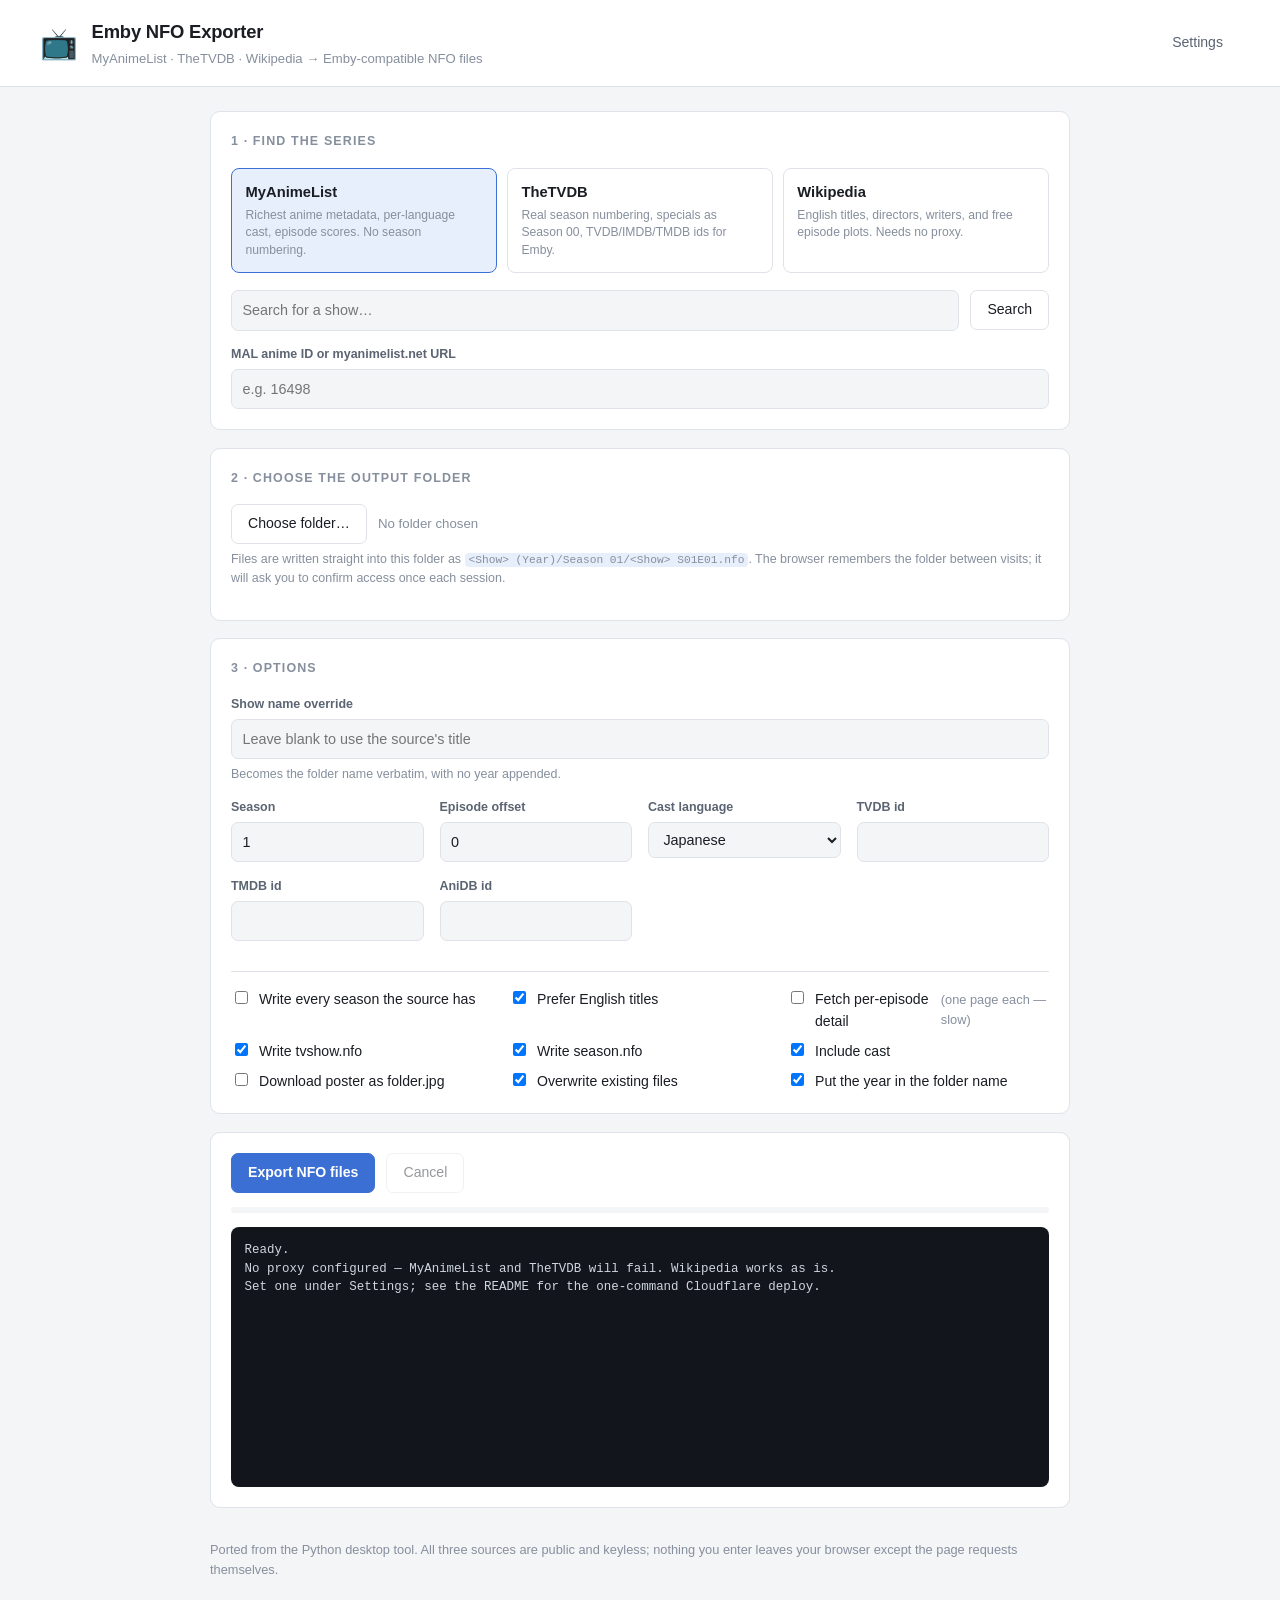
==== web/index.html @ a91ff709 "Emby NFO Exporter: Python tool plus web port" ====
<!doctype html>
<html lang="en">
<head>
<meta charset="utf-8">
<meta name="viewport" content="width=device-width, initial-scale=1">
<title>Emby NFO Exporter</title>
<meta name="description" content="Scrape episode metadata from MyAnimeList, TheTVDB or Wikipedia and write Emby-compatible NFO files straight into a folder.">
<link rel="icon" href="data:image/svg+xml,<svg xmlns='http://www.w3.org/2000/svg' viewBox='0 0 100 100'><text y='.9em' font-size='90'>📺</text></svg>">
<link rel="stylesheet" href="css/style.css">
</head>
<body>

<header class="topbar">
  <div class="brand">
    <span class="mark" aria-hidden="true">📺</span>
    <div>
      <h1>Emby NFO Exporter</h1>
      <p class="sub">MyAnimeList &middot; TheTVDB &middot; Wikipedia &rarr; Emby-compatible NFO files</p>
    </div>
  </div>
  <button type="button" id="settings-toggle" class="ghost" aria-expanded="false">Settings</button>
</header>

<div id="unsupported" class="banner error" hidden>
  <strong>This browser can't write to a folder.</strong>
  The File System Access API is Chromium-only. Use Chrome, Edge, Brave or Opera —
  Firefox and Safari have not shipped it.
</div>

<section id="settings" class="panel settings" hidden>
  <h2>Settings</h2>
  <label class="field">
    <span class="label">CORS proxy URL</span>
    <input type="url" id="proxy-url" placeholder="https://nfo-proxy.your-name.workers.dev" spellcheck="false">
    <span class="hint">
      MyAnimeList and TheTVDB send no <code>Access-Control-Allow-Origin</code> header, so a
      browser can't read them directly. Deploy <code>worker/nfo-proxy.js</code> to Cloudflare
      Workers and paste its URL here. Wikipedia needs no proxy.
    </span>
  </label>
  <div class="row">
    <button type="button" id="proxy-test" class="secondary">Test proxy</button>
    <span id="proxy-status" class="status" role="status"></span>
  </div>
</section>

<main>
  <section class="panel">
    <h2>1 &middot; Find the series</h2>

    <div class="sources" role="radiogroup" aria-label="Data source">
      <label class="source">
        <input type="radio" name="source" value="mal" checked>
        <span class="source-body">
          <strong>MyAnimeList</strong>
          <em>Richest anime metadata, per-language cast, episode scores. No season numbering.</em>
        </span>
      </label>
      <label class="source">
        <input type="radio" name="source" value="tvdb">
        <span class="source-body">
          <strong>TheTVDB</strong>
          <em>Real season numbering, specials as Season 00, TVDB/IMDB/TMDB ids for Emby.</em>
        </span>
      </label>
      <label class="source">
        <input type="radio" name="source" value="wikipedia">
        <span class="source-body">
          <strong>Wikipedia</strong>
          <em>English titles, directors, writers, and free episode plots. Needs no proxy.</em>
        </span>
      </label>
    </div>

    <form id="search-form" class="row search-row">
      <input type="search" id="search-term" placeholder="Search for a show…" autocomplete="off" spellcheck="false">
      <button type="submit" id="search-button">Search</button>
    </form>

    <ul id="results" class="results" hidden></ul>
    <p id="search-status" class="status" role="status"></p>

    <label class="field">
      <span class="label" id="ref-label">MAL anime ID or myanimelist.net URL</span>
      <input type="text" id="ref" placeholder="e.g. 16498" spellcheck="false">
    </label>
  </section>

  <section class="panel">
    <h2>2 &middot; Choose the output folder</h2>
    <div class="row">
      <button type="button" id="pick-folder">Choose folder…</button>
      <span id="folder-name" class="status">No folder chosen</span>
    </div>
    <p class="hint">
      Files are written straight into this folder as
      <code>&lt;Show&gt; (Year)/Season 01/&lt;Show&gt; S01E01.nfo</code>. The browser remembers
      the folder between visits; it will ask you to confirm access once each session.
    </p>
  </section>

  <section class="panel">
    <h2>3 &middot; Options</h2>

    <div class="options">
      <label class="field">
        <span class="label">Show name override</span>
        <input type="text" id="show-name" placeholder="Leave blank to use the source's title">
        <span class="hint">Becomes the folder name verbatim, with no year appended.</span>
      </label>

      <label class="field narrow">
        <span class="label">Season</span>
        <input type="number" id="season" value="1" min="0" step="1">
      </label>

      <label class="field narrow">
        <span class="label">Episode offset</span>
        <input type="number" id="episode-offset" value="0" step="1">
      </label>

      <label class="field narrow">
        <span class="label">Cast language</span>
        <select id="cast-language"></select>
      </label>

      <label class="field narrow">
        <span class="label">TVDB id</span>
        <input type="text" id="tvdb-id" spellcheck="false">
      </label>

      <label class="field narrow">
        <span class="label">TMDB id</span>
        <input type="text" id="tmdb-id" spellcheck="false">
      </label>

      <label class="field narrow">
        <span class="label">AniDB id</span>
        <input type="text" id="anidb-id" spellcheck="false">
      </label>
    </div>

    <div class="checks">
      <label><input type="checkbox" id="all-seasons"> Write every season the source has</label>
      <label><input type="checkbox" id="prefer-english" checked> Prefer English titles</label>
      <label><input type="checkbox" id="fetch-synopsis"> Fetch per-episode detail <em>(one page each — slow)</em></label>
      <label><input type="checkbox" id="write-tvshow" checked> Write tvshow.nfo</label>
      <label><input type="checkbox" id="write-season-nfo" checked> Write season.nfo</label>
      <label><input type="checkbox" id="include-cast" checked> Include cast</label>
      <label><input type="checkbox" id="download-poster"> Download poster as folder.jpg</label>
      <label><input type="checkbox" id="overwrite" checked> Overwrite existing files</label>
      <label><input type="checkbox" id="year-in-folder" checked> Put the year in the folder name</label>
    </div>
  </section>

  <section class="panel">
    <div class="row actions">
      <button type="button" id="export" class="primary">Export NFO files</button>
      <button type="button" id="cancel" class="secondary" disabled>Cancel</button>
      <span id="progress-label" class="status"></span>
    </div>
    <div class="progress"><div id="progress-bar"></div></div>
    <pre id="log" class="log" aria-live="polite"></pre>
  </section>
</main>

<footer>
  <p>
    Ported from the Python desktop tool. All three sources are public and keyless;
    nothing you enter leaves your browser except the page requests themselves.
  </p>
</footer>

<script type="module" src="js/app.js"></script>
</body>
</html>
---- web/css/style.css ----
:root {
  color-scheme: light dark;

  --bg: #f4f5f7;
  --panel: #ffffff;
  --panel-edge: #dfe2e8;
  --ink: #1a1d23;
  --ink-dim: #5b6472;
  --ink-faint: #868f9d;
  --accent: #3b6fd4;
  --accent-ink: #ffffff;
  --accent-soft: #e8effc;
  --ok: #1f7a44;
  --err: #b3261e;
  --log-bg: #12151b;
  --log-ink: #cfd6e0;
  --radius: 10px;
}

@media (prefers-color-scheme: dark) {
  :root {
    --bg: #0f1216;
    --panel: #171b21;
    --panel-edge: #262c35;
    --ink: #e6e9ee;
    --ink-dim: #a2acbb;
    --ink-faint: #6f7987;
    --accent: #6a9bf5;
    --accent-ink: #0d1117;
    --accent-soft: #1c2738;
    --ok: #4cc57f;
    --err: #ff7b6e;
    --log-bg: #0a0d11;
    --log-ink: #c3ccd8;
  }
}

* { box-sizing: border-box; }

body {
  margin: 0;
  padding: 0 0 3rem;
  background: var(--bg);
  color: var(--ink);
  font: 15px/1.55 -apple-system, BlinkMacSystemFont, "Segoe UI", Roboto, Helvetica, Arial, sans-serif;
}

code {
  font-family: ui-monospace, SFMono-Regular, Menlo, Consolas, monospace;
  font-size: 0.9em;
  background: var(--accent-soft);
  padding: 0.1em 0.35em;
  border-radius: 4px;
}

/* ---------------------------------------------------------------- topbar */

.topbar {
  display: flex;
  align-items: center;
  justify-content: space-between;
  gap: 1rem;
  padding: 1.1rem clamp(1rem, 4vw, 2.5rem);
  background: var(--panel);
  border-bottom: 1px solid var(--panel-edge);
  position: sticky;
  top: 0;
  z-index: 10;
}

.brand { display: flex; align-items: center; gap: 0.85rem; }
.mark { font-size: 1.9rem; line-height: 1; }
.topbar h1 { margin: 0; font-size: 1.15rem; letter-spacing: -0.01em; }
.sub { margin: 0.15rem 0 0; color: var(--ink-faint); font-size: 0.82rem; }

/* ---------------------------------------------------------------- layout */

main, .settings, .banner {
  max-width: 940px;
  margin: 0 auto;
  padding: 0 clamp(1rem, 4vw, 2.5rem);
}

main { display: flex; flex-direction: column; gap: 1.1rem; padding-top: 1.5rem; }

.panel {
  background: var(--panel);
  border: 1px solid var(--panel-edge);
  border-radius: var(--radius);
  padding: 1.25rem;
}

.panel h2 {
  margin: 0 0 1rem;
  font-size: 0.78rem;
  text-transform: uppercase;
  letter-spacing: 0.09em;
  color: var(--ink-faint);
  font-weight: 600;
}

.settings {
  margin-top: 1.5rem;
  background: var(--panel);
  border: 1px solid var(--panel-edge);
  border-radius: var(--radius);
  padding: 1.25rem;
  max-width: 940px;
}

@media (min-width: 1024px) {
  .settings { margin-left: auto; margin-right: auto; }
}

.banner {
  margin-top: 1.25rem;
  border-radius: var(--radius);
  padding: 0.9rem 1.1rem;
  font-size: 0.9rem;
  max-width: 940px;
}

.banner.error {
  background: color-mix(in srgb, var(--err) 12%, var(--panel));
  border: 1px solid color-mix(in srgb, var(--err) 35%, var(--panel-edge));
}

footer {
  max-width: 940px;
  margin: 2rem auto 0;
  padding: 0 clamp(1rem, 4vw, 2.5rem);
  color: var(--ink-faint);
  font-size: 0.8rem;
}

/* ---------------------------------------------------------------- fields */

.row { display: flex; align-items: center; gap: 0.7rem; flex-wrap: wrap; }
.search-row { margin-bottom: 0.9rem; }
.search-row input { flex: 1 1 240px; }

.field { display: block; margin-bottom: 0.9rem; }
.field:last-child { margin-bottom: 0; }
.label {
  display: block;
  font-size: 0.78rem;
  font-weight: 600;
  color: var(--ink-dim);
  margin-bottom: 0.3rem;
}
.hint {
  display: block;
  font-size: 0.78rem;
  color: var(--ink-faint);
  margin-top: 0.35rem;
  line-height: 1.5;
}

input[type="text"], input[type="url"], input[type="search"], input[type="number"], select {
  width: 100%;
  padding: 0.5rem 0.65rem;
  border: 1px solid var(--panel-edge);
  border-radius: 7px;
  background: var(--bg);
  color: var(--ink);
  font: inherit;
  font-size: 0.9rem;
}

input:focus-visible, select:focus-visible, button:focus-visible {
  outline: 2px solid var(--accent);
  outline-offset: 1px;
}

.options {
  display: grid;
  grid-template-columns: repeat(auto-fit, minmax(180px, 1fr));
  gap: 0 1rem;
}
.options .field:first-child { grid-column: 1 / -1; }

.checks {
  display: grid;
  grid-template-columns: repeat(auto-fit, minmax(250px, 1fr));
  gap: 0.45rem 1rem;
  margin-top: 1rem;
  padding-top: 1rem;
  border-top: 1px solid var(--panel-edge);
}
.checks label { display: flex; align-items: baseline; gap: 0.5rem; font-size: 0.88rem; }
.checks em { color: var(--ink-faint); font-size: 0.8rem; font-style: normal; }
.checks input { flex: none; }

/* ---------------------------------------------------------------- sources */

.sources {
  display: grid;
  grid-template-columns: repeat(auto-fit, minmax(200px, 1fr));
  gap: 0.6rem;
  margin-bottom: 1.1rem;
}

.source {
  position: relative;
  display: block;
  border: 1px solid var(--panel-edge);
  border-radius: 8px;
  padding: 0.75rem 0.85rem;
  cursor: pointer;
  transition: border-color 0.12s, background 0.12s;
}
.source:hover { border-color: var(--accent); }
.source input { position: absolute; opacity: 0; pointer-events: none; }
.source:has(input:checked) { border-color: var(--accent); background: var(--accent-soft); }
.source-body strong { display: block; font-size: 0.92rem; margin-bottom: 0.2rem; }
.source-body em {
  display: block;
  font-style: normal;
  font-size: 0.76rem;
  color: var(--ink-faint);
  line-height: 1.45;
}

/* ---------------------------------------------------------------- results */

.results {
  list-style: none;
  margin: 0 0 0.9rem;
  padding: 0;
  max-height: 260px;
  overflow-y: auto;
  border: 1px solid var(--panel-edge);
  border-radius: 8px;
}
.results li { border-bottom: 1px solid var(--panel-edge); }
.results li:last-child { border-bottom: none; }
.results button {
  display: block;
  width: 100%;
  text-align: left;
  background: none;
  border: none;
  padding: 0.55rem 0.75rem;
  font: inherit;
  font-size: 0.88rem;
  color: var(--ink);
  cursor: pointer;
}
.results button:hover { background: var(--accent-soft); }
.results .meta { color: var(--ink-faint); font-size: 0.78rem; }

/* ---------------------------------------------------------------- buttons */

button {
  font: inherit;
  font-size: 0.88rem;
  font-weight: 500;
  padding: 0.5rem 1rem;
  border-radius: 7px;
  border: 1px solid var(--panel-edge);
  background: var(--panel);
  color: var(--ink);
  cursor: pointer;
}
button:hover:not(:disabled) { border-color: var(--accent); }
button:disabled { opacity: 0.45; cursor: default; }

button.primary {
  background: var(--accent);
  border-color: var(--accent);
  color: var(--accent-ink);
  font-weight: 600;
}
button.ghost { border-color: transparent; color: var(--ink-dim); }

.actions { margin-bottom: 0.9rem; }

/* ---------------------------------------------------------------- progress */

.status { font-size: 0.83rem; color: var(--ink-faint); }
.status.ok { color: var(--ok); }
.status.err { color: var(--err); }

.progress {
  height: 6px;
  background: var(--bg);
  border-radius: 3px;
  overflow: hidden;
  margin-bottom: 0.9rem;
}
#progress-bar {
  height: 100%;
  width: 0;
  background: var(--accent);
  transition: width 0.15s ease-out;
}

.log {
  margin: 0;
  padding: 0.85rem;
  background: var(--log-bg);
  color: var(--log-ink);
  border-radius: 8px;
  font-family: ui-monospace, SFMono-Regular, Menlo, Consolas, monospace;
  font-size: 0.78rem;
  line-height: 1.5;
  height: 260px;
  overflow: auto;
  white-space: pre-wrap;
  word-break: break-word;
}
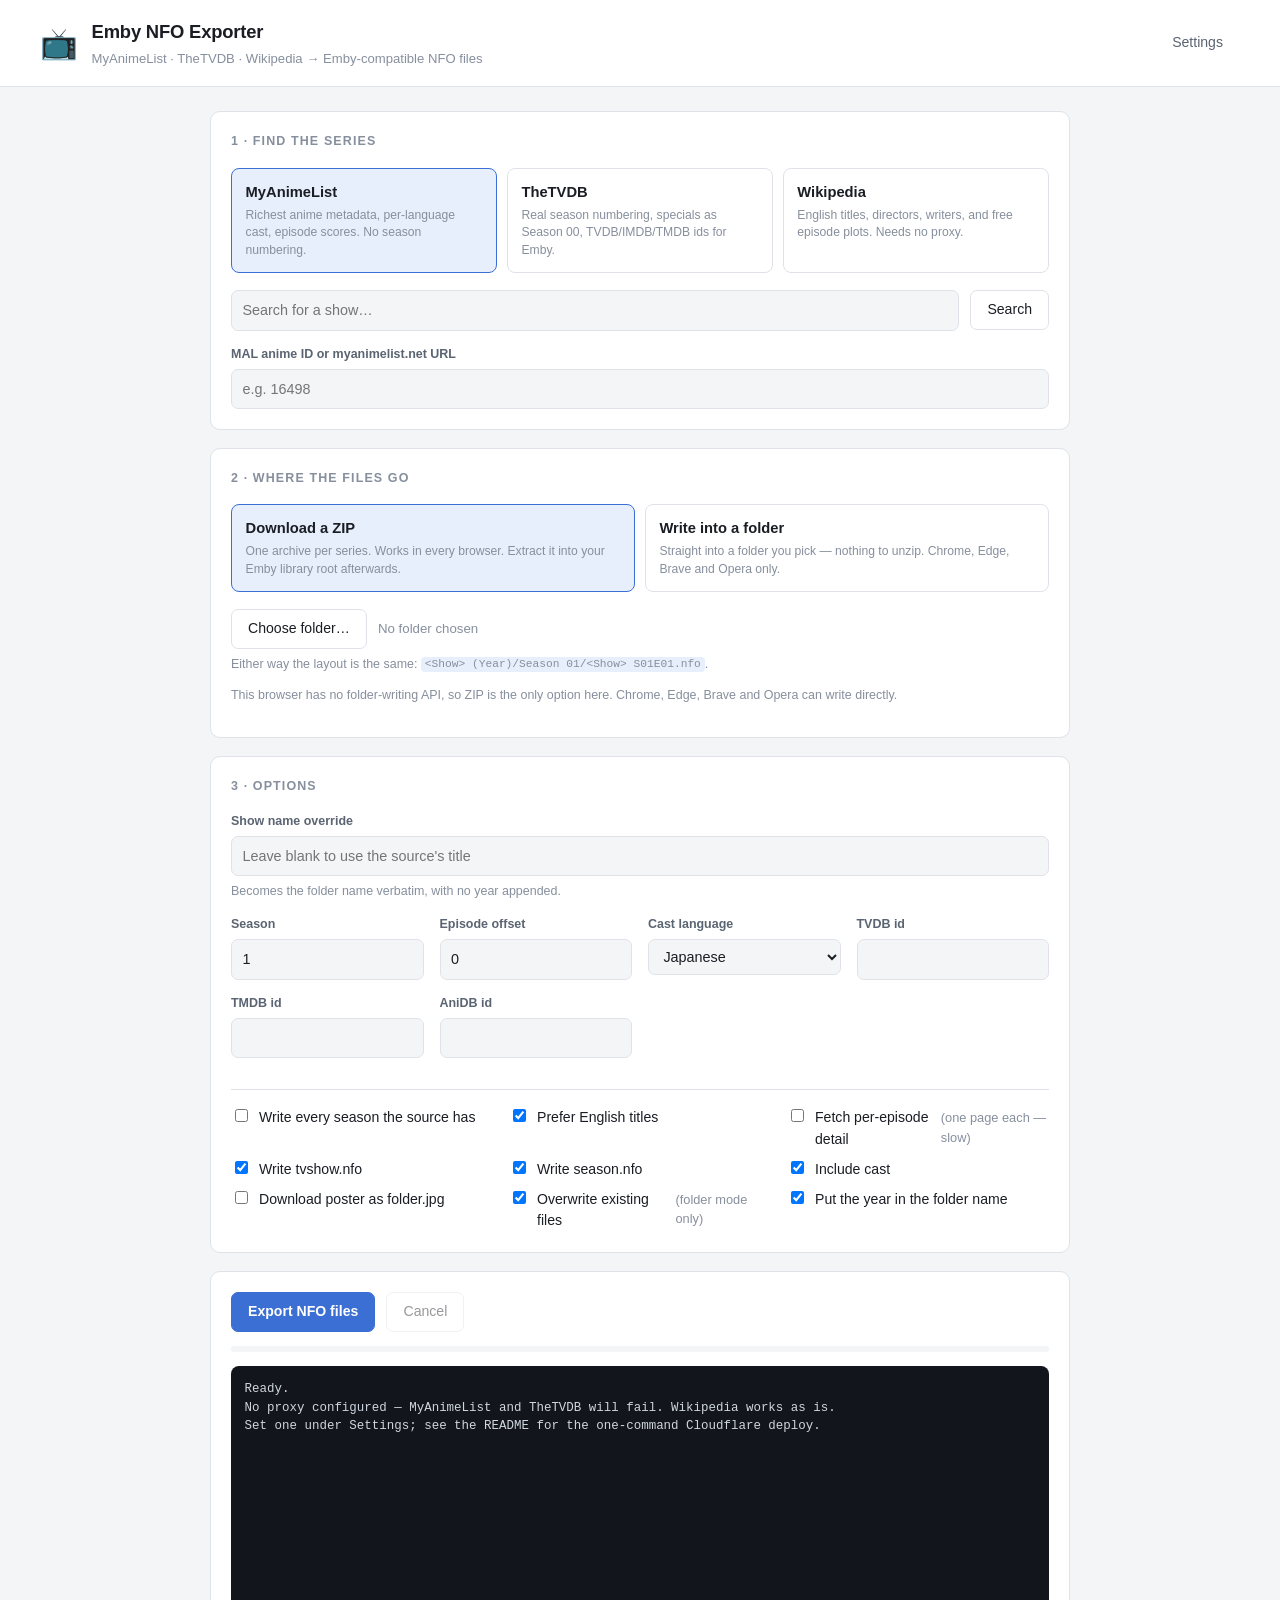
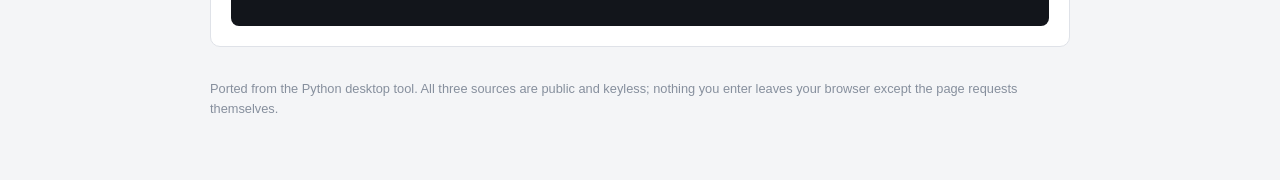
==== commit 0fbbf0e0: "Add files via upload" ====
--- a/web/index.html
+++ b/web/index.html
@@ -21,11 +21,6 @@
   <button type="button" id="settings-toggle" class="ghost" aria-expanded="false">Settings</button>
 </header>
 
-<div id="unsupported" class="banner error" hidden>
-  <strong>This browser can't write to a folder.</strong>
-  The File System Access API is Chromium-only. Use Chrome, Edge, Brave or Opera —
-  Firefox and Safari have not shipped it.
-</div>
 
 <section id="settings" class="panel settings" hidden>
   <h2>Settings</h2>
@@ -87,15 +82,39 @@
   </section>
 
   <section class="panel">
-    <h2>2 &middot; Choose the output folder</h2>
-    <div class="row">
+    <h2>2 &middot; Where the files go</h2>
+
+    <div class="sources two" role="radiogroup" aria-label="Output mode">
+      <label class="source">
+        <input type="radio" name="output-mode" value="zip" checked>
+        <span class="source-body">
+          <strong>Download a ZIP</strong>
+          <em>One archive per series. Works in every browser. Extract it into your
+            Emby library root afterwards.</em>
+        </span>
+      </label>
+      <label class="source" id="folder-option">
+        <input type="radio" name="output-mode" value="folder">
+        <span class="source-body">
+          <strong>Write into a folder</strong>
+          <em>Straight into a folder you pick — nothing to unzip. Chrome, Edge,
+            Brave and Opera only.</em>
+        </span>
+      </label>
+    </div>
+
+    <div class="row" id="folder-row" hidden>
       <button type="button" id="pick-folder">Choose folder…</button>
       <span id="folder-name" class="status">No folder chosen</span>
     </div>
+
     <p class="hint">
-      Files are written straight into this folder as
-      <code>&lt;Show&gt; (Year)/Season 01/&lt;Show&gt; S01E01.nfo</code>. The browser remembers
-      the folder between visits; it will ask you to confirm access once each session.
+      Either way the layout is the same:
+      <code>&lt;Show&gt; (Year)/Season 01/&lt;Show&gt; S01E01.nfo</code>.
+    </p>
+    <p class="hint" id="folder-unavailable" hidden>
+      This browser has no folder-writing API, so ZIP is the only option here.
+      Chrome, Edge, Brave and Opera can write directly.
     </p>
   </section>
 
@@ -148,7 +167,7 @@
       <label><input type="checkbox" id="write-season-nfo" checked> Write season.nfo</label>
       <label><input type="checkbox" id="include-cast" checked> Include cast</label>
       <label><input type="checkbox" id="download-poster"> Download poster as folder.jpg</label>
-      <label><input type="checkbox" id="overwrite" checked> Overwrite existing files</label>
+      <label><input type="checkbox" id="overwrite" checked> Overwrite existing files <em>(folder mode only)</em></label>
       <label><input type="checkbox" id="year-in-folder" checked> Put the year in the folder name</label>
     </div>
   </section>
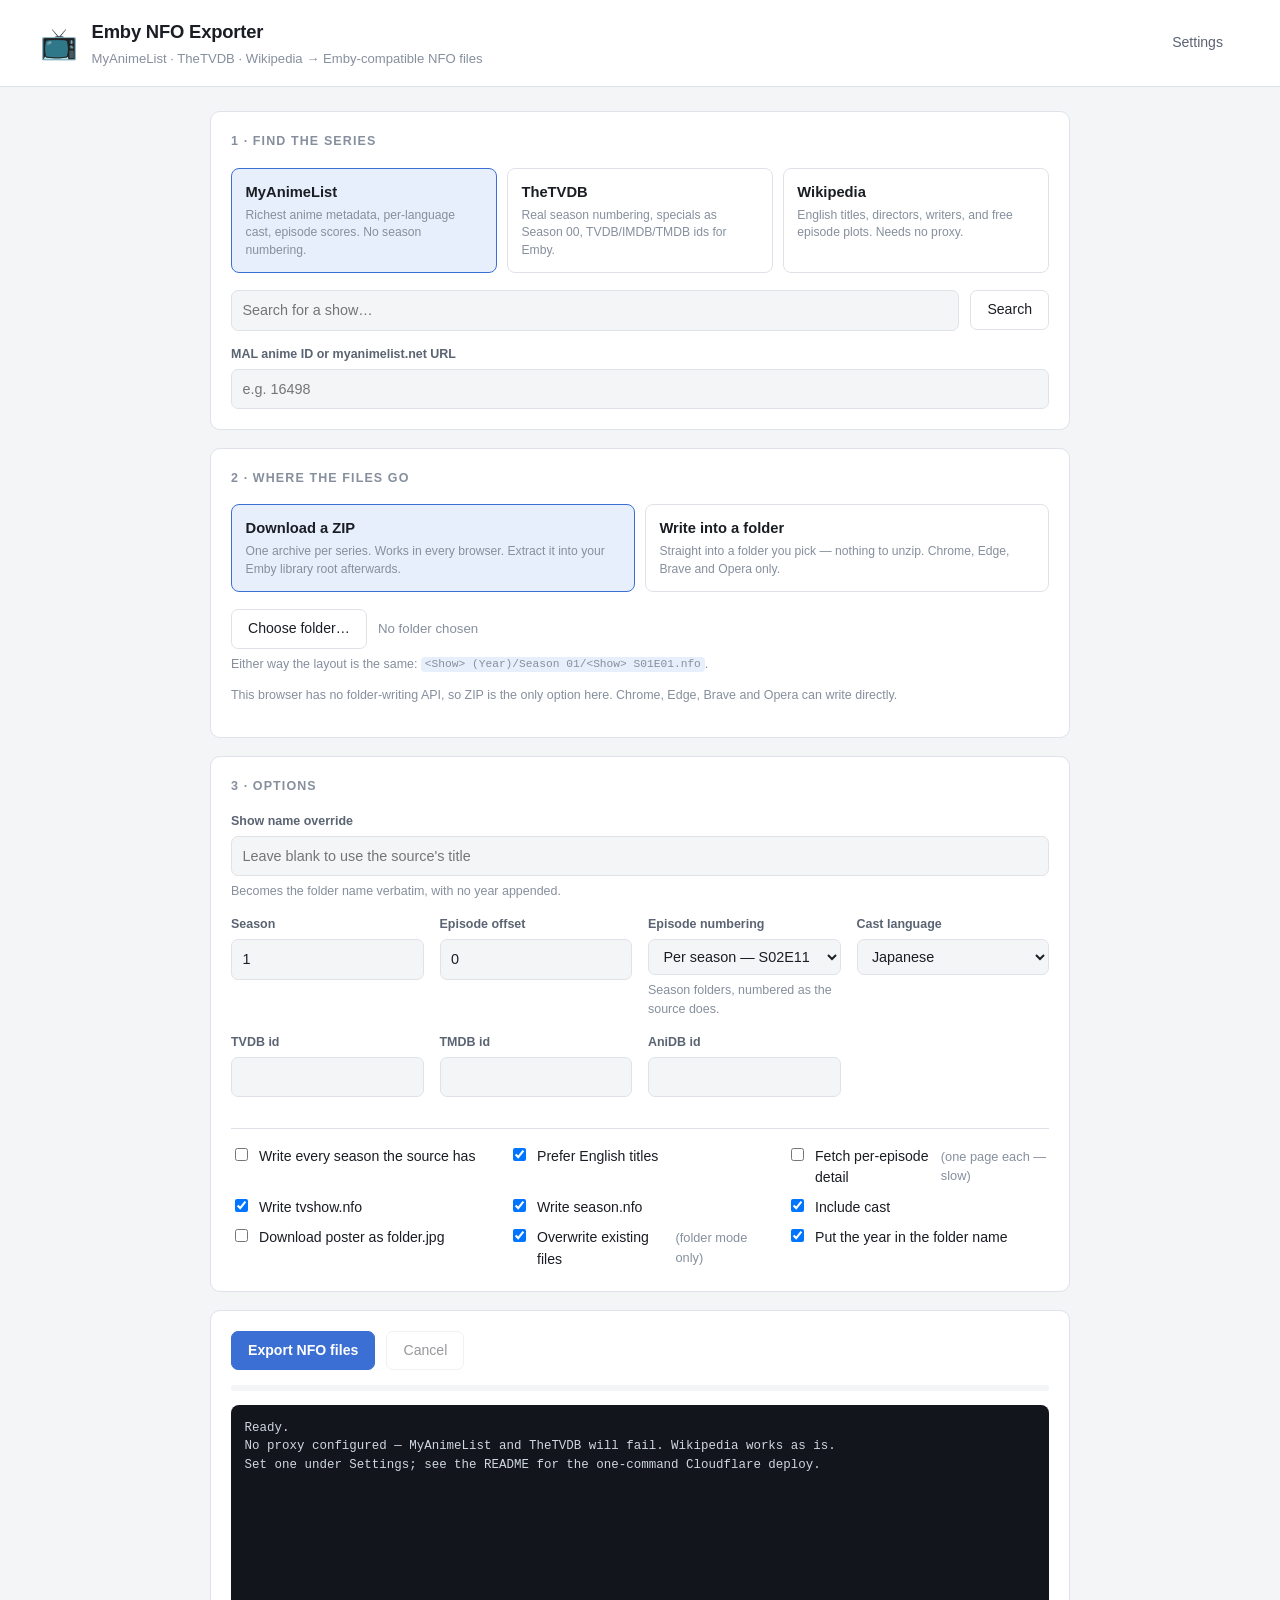
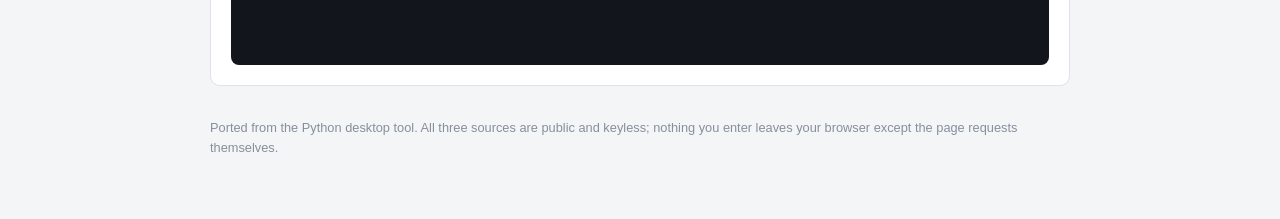
==== commit a8f40fdc: "Add files via upload" ====
--- a/web/index.html
+++ b/web/index.html
@@ -139,6 +139,15 @@
       </label>
 
       <label class="field narrow">
+        <span class="label">Episode numbering</span>
+        <select id="numbering">
+          <option value="season">Per season — S02E11</option>
+          <option value="absolute">Absolute — S01E37</option>
+        </select>
+        <span class="hint" id="numbering-hint"></span>
+      </label>
+
+      <label class="field narrow">
         <span class="label">Cast language</span>
         <select id="cast-language"></select>
       </label>
--- a/web/css/style.css
+++ b/web/css/style.css
@@ -200,6 +200,8 @@
   margin-bottom: 1.1rem;
 }
 
+.sources.two { grid-template-columns: repeat(auto-fit, minmax(260px, 1fr)); }
+
 .source {
   position: relative;
   display: block;
